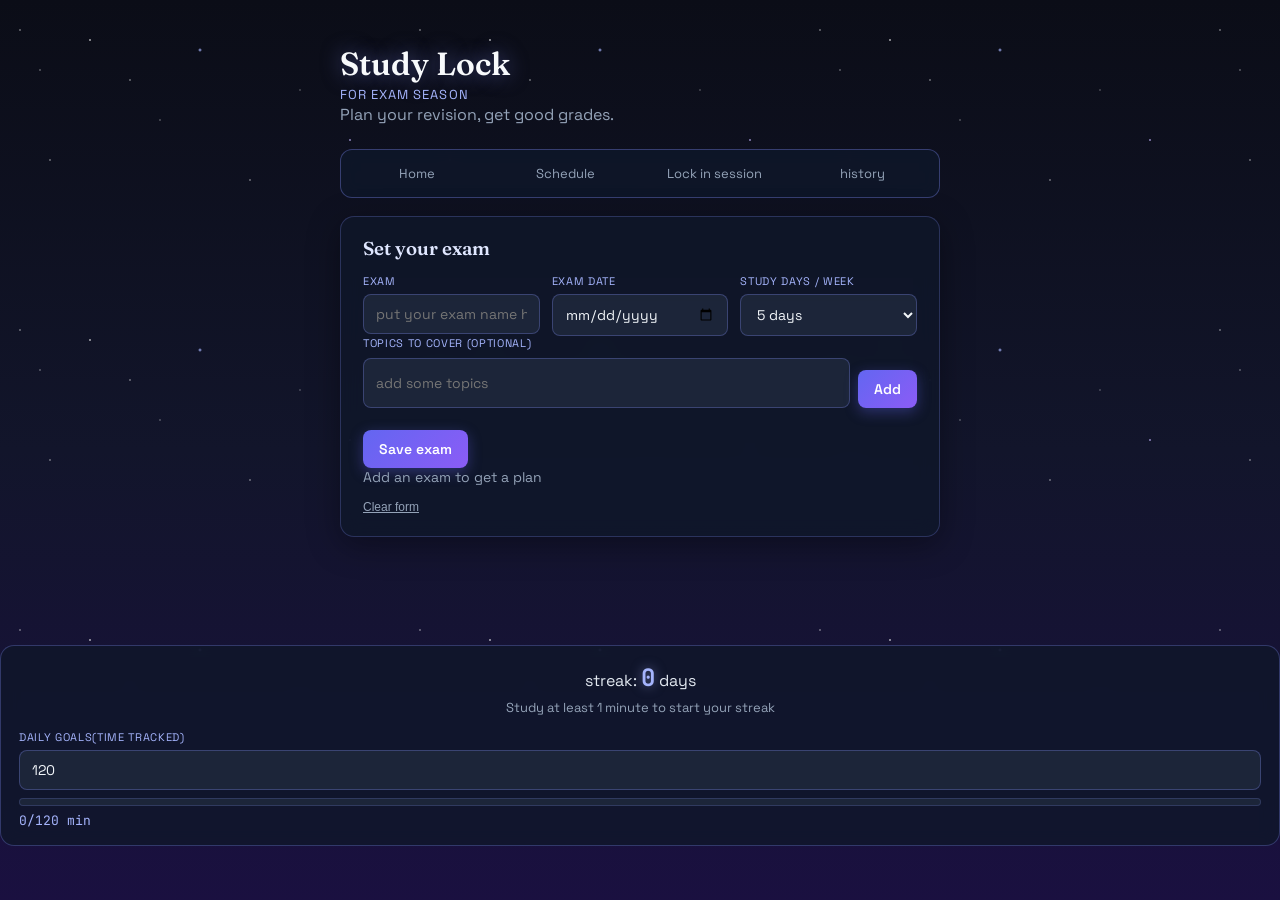
==== index.html @ 0cf7239c "Rename Study Lock.htm to index.html" ====
<!DOCTYPE html>
<html lang="en">
<head>
    <meta charset="UTF-8">
    <meta name="viewport" content="width=device-width, initial-scale=1.0">
    <title>Study Lock</title>
    <link href="https://fonts.googleapis.com/css2?family=Fraunces:ital,wght@0,500;0,600;1,500&family=Space+Grotesk:wght@400;500;600&family=JetBrains+Mono:wght@400;500;700&display=swap" rel="stylesheet">
    <link rel="stylesheet" href="style.css">
</head>
<body>
    <div class="wrap">
        <div class="name"><h1>Study Lock</h1><span class="sous-titre">for exam season</span></div>
        <p class="plan">Plan your revision, get good grades.</p>

        <nav>
            <button class="home" data-view="home">Home</button>
            <button data-view="schedule">Schedule</button>
            <button data-view="focus">Lock in session</button>
            <button data-view="history">history</button>
        </nav>

        <div id="home">
            <div class="card" id="setup">
                <h3>Set your exam</h3>
                <div class="tab">
                    <div>
                        <label for="exam-name">Exam</label>
                        <input type="text" id="exam-name" placeholder="put your exam name here">
                    </div>
                    <div>
                        <label for="exam-date">exam date</label>
                        <input type="date" id="exam-date">
                    </div>
                    <div>
                    <label for="days-per-week">study days / week</label>
                    <select id="days-per-week">
                        <option value="3">3 days</option>
                        <option value="4">4 days</option>
                        <option value="5" selected>5 days</option>
                        <option value="6">6 days</option>
                        <option value="7">7 days</option>
                     </select>
                    </div>
                </div>
                <div>
                    <label for="topictostudy-input">topics to cover (optional)</label>
                </div>
                <div class="topic-add">
                    <input type="text" id="topictostudy-input" placeholder="add some topics">
                    <button class="btn" id="add-topic-btn" type="button">Add</button>
                </div>
                <div id="topics-list"></div>
                <button class="btn" id="generate-btn" type="button">Save exam</button>
                <div id="nextBody" class="set">Add an exam to get a plan</div>
                <button class="reset" id="reset-btn" type="button">Clear form</button>
            </div>
        </div>

        <!-- schedule -->
        <div id="schedule" class="schedule">
            <div class="card">
                <h3>My exams</h3>
                <div id="exams-list"></div>
            </div>
            <div class="card">
                <h3 id="schedule-title">full schedule</h3>
                <div id="plan"></div>
            </div>
        </div>

        <!--foccus-->
        <div id="focus" class="focus">
            <div class="card">
                <h3>lock in mode</h3>
                <p>Stay focused and avoid distractions during your study sessions.</p>
                <p>Pick a duration or go open-ended.
                    short sprints are easier to start with if you struggle with focus.
                </p>
                <div class="duration-options">
                    <button data-mins="30">30 min</button>
                    <button data-mins="60">60 min</button>
                    <button data-mins="0">Open-session</button>
                </div>
                <label for="focus-exam">what are you studying for?</label>
                <select id="focus-exam"></select>
                <button class="btn" id="start-study-btn" >Ready to start</button>
            </div>
        </div>
        <!--hide lock in mode by defau-->
        <div id="locked-overlay" class="locked-overlay hidden">
            <div class="content">
                <h2 id="lock-examName">Focus mode</h2>
                <div id="timer">00:00:00</div>
                <p id="quote"></p>
                <button id="starti" class="hidden">Start now</button>
                <button id="stop-btn">Stop the session?</button>
            </div>
        </div>
        <div id="history" class="history">
            <div class="card">
                <h3>Time per exam</h3>
                <div id="history-totals"></div>
            </div>
            <div class="card">
                <h3>Study sessions</h3>
                <div id="history-list"></div>
            </div>
        </div>

        <!--want to stop in the middle solve this first-->
        <div id="challenge" class="modal hidden">
    <div class="cha-content">
        <h3>To stop the session, you need to solve this challenge first.</h3>
        <p id="cha-ques">0+0=?</p>
        <input type="number" id="cha-input" placeholder="your answer">
        <p id="cha-err" class="error"></p>
        <button id="cha-submit">Submit</button>
        <button id="cha-cancel">Cancel</button>
    </div>
</div>
    </div>
    <div class="streak">
        streak:<strong id="streak-count">0</strong>day<span id="streak">s</span>
        <div id="streak-msg"></div>
        <div class="goal">
            <label for="goal-input">daily goals(time tracked)</label>
            <input type="number" id="goal-input" min="10" step="10" value="120">
            <div class="goal-bar">
                <div id="goal-fill"></div>
            </div>
            <div id="goal-text">0/120 min</div>
        </div>
    </div>
<div id="musica" class="modal hidden">
  <div class="cha-content">
    <h3>Want music while you study?</h3>
    <div id="music-linkr" class="hidden">
      <input type="text" id="music-link-input" placeholder="paste your Spotify or YouTube link">
    </div>
    <button id="change-music" class="btn btn-outline hidden">change the link</button>
    <button id="yes-music" class="btn spotify-btn">Yes</button>
<button id="no-music" class="btn btn-outline">No, just lock in</button>
  </div>
</div>
            
    <script src="script.js"></script>
</body>
</html>
---- style.css ----
* {
  box-sizing: border-box;
}

.hidden {
  display: none !important;
}

body {
  margin: 0;
  min-height: 100vh;
  background: #0b0d17;
  background-image:
    radial-gradient(1px 1px at 20px 30px, #fff, transparent),
    radial-gradient(1px 1px at 40px 70px, rgba(255,255,255,0.8), transparent),
    radial-gradient(1px 1px at 50px 160px, #fff, transparent),
    radial-gradient(1.5px 1.5px at 90px 40px, rgba(255,255,255,0.9), transparent),
    radial-gradient(1px 1px at 130px 80px, #fff, transparent),
    radial-gradient(1px 1px at 160px 120px, rgba(255,255,255,0.7), transparent),
    radial-gradient(2px 2px at 200px 50px, #a5b4fc, transparent),
    radial-gradient(1px 1px at 250px 180px, #fff, transparent),
    radial-gradient(1px 1px at 300px 90px, rgba(255,255,255,0.6), transparent),
    radial-gradient(1.5px 1.5px at 350px 140px, #c4b5fd, transparent),
    linear-gradient(180deg, #0b0d17 0%, #12152b 50%, #1a1040 100%);
  background-size: 400px 300px, 400px 300px, 400px 300px, 400px 300px,
                   400px 300px, 400px 300px, 400px 300px, 400px 300px,
                   400px 300px, 400px 300px, 100% 100%;
  color: #e2e8f0;
  font-family: 'Space Grotesk', sans-serif;
}

.wrap {
  max-width: 640px;
  margin: 0 auto;
  padding: clamp(20px, 4vw, 44px) 20px 90px;
}

/* Header */
.name h1 {
  font-family: 'Fraunces', serif;
  font-weight: 600;
  font-size: 32px;
  margin: 0;
  color: #f8fafc;
  text-shadow: 0 0 20px rgba(129, 140, 248, 0.5);
}

.sous-titre {
  font-size: 13px;
  color: #a5b4fc;
  letter-spacing: 0.08em;
  text-transform: uppercase;
}

.plan {
  margin: 0 0 24px;
  color: #94a3b8;
}

/* Nav */
nav {
  display: flex;
  gap: 6px;
  background: rgba(15, 23, 42, 0.85);
  border: 1px solid rgba(129, 140, 248, 0.35);
  border-radius: 12px;
  padding: 5px;
  margin-bottom: 18px;
  backdrop-filter: blur(8px);
}

nav button {
  flex: 1;
  background: transparent;
  color: #94a3b8;
  border: none;
  border-radius: 8px;
  padding: 10px 8px;
  cursor: pointer;
  font-family: 'Space Grotesk', sans-serif;
  font-size: 13px;
  transition: 0.2s;
}

nav button:hover {
  color: #e2e8f0;
  background: rgba(99, 102, 241, 0.15);
}

nav button.active {
  background: linear-gradient(135deg, #6366f1, #8b5cf6);
  color: #fff;
  box-shadow: 0 0 16px rgba(99, 102, 241, 0.45);
}

/* Cards */
.card {
  background: rgba(15, 23, 42, 0.75);
  border: 1px solid rgba(129, 140, 248, 0.25);
  border-radius: 14px;
  padding: 20px 22px;
  margin-bottom: 18px;
  backdrop-filter: blur(10px);
  box-shadow: 0 8px 32px rgba(0, 0, 0, 0.35);
}

.card h3 {
  font-family: 'Fraunces', serif;
  font-weight: 600;
  color: #e0e7ff;
  margin: 0 0 14px;
}

/* Form */
label {
  display: block;
  font-size: 11px;
  color: #a5b4fc;
  margin-bottom: 6px;
  text-transform: uppercase;
  letter-spacing: 0.06em;
}

input[type="text"],
input[type="date"],
input[type="number"] {
  width: 100%;
  background: rgba(30, 41, 59, 0.9);
  border: 1px solid rgba(129, 140, 248, 0.3);
  border-radius: 8px;
  color: #f1f5f9;
  padding: 10px 12px;
  font-size: 14px;
  font-family: 'Space Grotesk', sans-serif;
}

input:focus {
  outline: none;
  border-color: #818cf8;
  box-shadow: 0 0 0 3px rgba(99, 102, 241, 0.25);
}

.tab {
  display: flex;
  gap: 12px;
  flex-wrap: wrap;
}

.tab > div {
  flex: 1;
  min-width: 150px;
}

/* Buttons */
.btn {
  font-family: 'Space Grotesk', sans-serif;
  font-weight: 600;
  font-size: 14px;
  border: none;
  border-radius: 8px;
  background: linear-gradient(135deg, #6366f1, #8b5cf6);
  color: #fff;
  padding: 10px 16px;
  cursor: pointer;
  margin-top: 12px;
  transition: 0.2s;
  box-shadow: 0 4px 14px rgba(99, 102, 241, 0.35);
}

.btn:hover {
  transform: translateY(-1px);
  box-shadow: 0 6px 20px rgba(99, 102, 241, 0.5);
}

.reset {
  background: none;
  border: none;
  color: #94a3b8;
  font-size: 12px;
  text-decoration: underline;
  cursor: pointer;
  padding: 0;
  margin-top: 14px;
}

.reset:hover {
  color: #c4b5fd;
}

/* Topics */
.topic-add {
  display: flex;
  gap: 8px;
  margin-top: 8px;
}

.topic-add input {
  flex: 1;
}

#topics-list {
  display: flex;
  flex-wrap: wrap;
  gap: 8px;
  margin-top: 10px;
}

.tag {
  background: rgba(99, 102, 241, 0.2);
  border: 1px solid rgba(129, 140, 248, 0.4);
  border-radius: 20px;
  padding: 6px 10px 6px 14px;
  font-size: 13px;
  color: #e0e7ff;
  display: inline-flex;
  align-items: center;
  gap: 8px;
}

.tag .remove-topic {
  background: none;
  border: none;
  color: #a5b4fc;
  cursor: pointer;
  font-size: 14px;
  line-height: 1;
  padding: 0;
}

.tag .remove-topic:hover {
  color: #f472b6;
}

/* Schedule */
.day-card {
  border: 1px solid rgba(129, 140, 248, 0.25);
  border-radius: 10px;
  padding: 14px 16px;
  margin-bottom: 10px;
  background: rgba(30, 41, 59, 0.6);
}

.day-card strong {
  display: block;
  font-family: 'JetBrains Mono', monospace;
  font-size: 12px;
  color: #a5b4fc;
  text-transform: uppercase;
  letter-spacing: 0.04em;
  margin-bottom: 8px;
}

.day-card ul {
  margin: 0;
  padding-left: 0;
  list-style: none;
  font-size: 14px;
  color: #cbd5e1;
}

.task {
  display: flex;
  align-items: center;
  gap: 8px;
  margin: 6px 0;
  cursor: pointer;
}

.task .done {
  text-decoration: line-through;
  color: #64748b;
}

/* Duration options */
.duration-options {
  display: flex;
  gap: 8px;
  flex-wrap: wrap;
  margin: 12px 0;
}

.duration-options button {
  flex: 1;
  min-width: 68px;
  background: rgba(30, 41, 59, 0.8);
  border: 1px solid rgba(129, 140, 248, 0.3);
  border-radius: 8px;
  color: #cbd5e1;
  padding: 10px 8px;
  font-size: 13px;
  cursor: pointer;
  font-family: 'JetBrains Mono', monospace;
  transition: 0.2s;
}

.duration-options button:hover {
  border-color: #818cf8;
  color: #fff;
}

.duration-options button.selected {
  background: linear-gradient(135deg, #6366f1, #8b5cf6);
  color: #fff;
  border-color: transparent;
  box-shadow: 0 0 14px rgba(99, 102, 241, 0.4);
}

/* Locked overlay — deep space */
.locked-overlay {
  position: fixed;
  inset: 0;
  background: #05060f;
  background-image:
    radial-gradient(1px 1px at 10% 20%, #fff, transparent),
    radial-gradient(1px 1px at 30% 60%, rgba(255,255,255,0.7), transparent),
    radial-gradient(1.5px 1.5px at 70% 30%, #a5b4fc, transparent),
    radial-gradient(1px 1px at 85% 75%, #fff, transparent),
    radial-gradient(2px 2px at 50% 50%, rgba(139, 92, 246, 0.3), transparent);
  color: #e2e8f0;
  display: flex;
  justify-content: center;
  align-items: center;
  z-index: 9999;
  flex-direction: column;
  text-align: center;
  padding: 20px;
}

#lock-examName {
  font-family: 'Fraunces', serif;
  font-size: 1.4rem;
  margin-bottom: 8px;
  color: #c7d2fe;
}

#timer {
  font-family: 'JetBrains Mono', monospace;
  font-size: clamp(42px, 11vw, 72px);
  font-weight: 700;
  color: #e0e7ff;
  margin: 10px 0 20px;
  letter-spacing: 2px;
  text-shadow: 0 0 30px rgba(129, 140, 248, 0.6);
}

#quote {
  max-width: 320px;
  font-size: 14px;
  color: #94a3b8;
  font-style: italic;
  margin-bottom: 24px;
  line-height: 1.5;
}

#starti {
  background: linear-gradient(135deg, #6366f1, #8b5cf6);
  border: none;
  color: #fff;
  padding: 12px 28px;
  border-radius: 10px;
  font-size: 15px;
  font-weight: 600;
  cursor: pointer;
  margin-bottom: 16px;
  box-shadow: 0 0 24px rgba(99, 102, 241, 0.5);
  font-family: 'Space Grotesk', sans-serif;
}

#starti:hover {
  transform: scale(1.03);
}

#stop-btn {
  background: none;
  border: 1px solid rgba(248, 113, 113, 0.5);
  color: #fca5a5;
  padding: 10px 22px;
  border-radius: 8px;
  font-size: 14px;
  cursor: pointer;
  font-family: 'Space Grotesk', sans-serif;
  transition: 0.2s;
}

#stop-btn:hover {
  background: rgba(248, 113, 113, 0.15);
  border-color: #f87171;
}

/* Modals */
.modal {
  position: fixed;
  inset: 0;
  background: rgba(5, 6, 15, 0.88);
  display: flex;
  justify-content: center;
  align-items: center;
  z-index: 10000;
  padding: 20px;
}

.modal.hidden {
  display: none !important;
}

.cha-content {
  background: rgba(15, 23, 42, 0.95);
  border: 1px solid rgba(129, 140, 248, 0.35);
  border-radius: 16px;
  padding: 28px 24px;
  max-width: 340px;
  width: 100%;
  text-align: center;
  color: #e2e8f0;
  display: flex;
  flex-direction: column;
  gap: 10px;
  box-shadow: 0 0 40px rgba(99, 102, 241, 0.2);
}

.cha-content h3 {
  font-family: 'Fraunces', serif;
  margin: 0 0 4px;
  color: #e0e7ff;
}

#cha-ques {
  font-family: 'JetBrains Mono', monospace;
  font-size: 1.6rem;
  font-weight: 700;
  margin: 12px 0;
  color: #a5b4fc;
}

#cha-input {
  width: 100%;
  padding: 12px;
  font-size: 1.2rem;
  text-align: center;
  border: 1.5px solid rgba(129, 140, 248, 0.4);
  border-radius: 8px;
  background: rgba(30, 41, 59, 0.9);
  color: #f1f5f9;
  font-family: 'JetBrains Mono', monospace;
}

#cha-err {
  color: #f87171;
  font-size: 13px;
  min-height: 18px;
}

#cha-submit {
  background: linear-gradient(135deg, #6366f1, #8b5cf6);
  color: #fff;
  border: none;
  padding: 10px 18px;
  border-radius: 8px;
  font-weight: 600;
  cursor: pointer;
  font-family: 'Space Grotesk', sans-serif;
}

#cha-cancel {
  background: transparent;
  border: 1px solid rgba(148, 163, 184, 0.4);
  color: #94a3b8;
  padding: 10px 18px;
  border-radius: 8px;
  cursor: pointer;
  font-family: 'Space Grotesk', sans-serif;
}

#cha-cancel:hover {
  border-color: #94a3b8;
  color: #e2e8f0;
}

/* Music buttons */
.spotify-btn {
  background: #1DB954 ;
  box-shadow: 0 4px 14px rgba(29, 185, 84, 0.35);
}

.spotify-btn:hover {
  background: #169c46 ;
}

.btn-outline {
  background: transparent ;
  border: 1px solid rgba(129, 140, 248, 0.4) ;
  color: #c7d2fe ;
  box-shadow: none ;
}

.btn-outline:hover {
  background: rgba(99, 102, 241, 0.15) ;
}

/* Streak + goal */
.streak {
  background: rgba(15, 23, 42, 0.8);
  border: 1px solid rgba(129, 140, 248, 0.3);
  border-radius: 14px;
  padding: 16px 18px;
  margin-bottom: 16px;
  color: #e2e8f0;
  text-align: center;
  backdrop-filter: blur(8px);
}

.streak strong {
  font-family: 'JetBrains Mono', monospace;
  font-size: 1.5rem;
  color: #a5b4fc;
  margin: 0 4px;
  text-shadow: 0 0 12px rgba(165, 180, 252, 0.5);
}

#streak-msg {
  font-size: 13px;
  color: #94a3b8;
  margin-top: 6px;
}

.goal {
  margin-top: 14px;
  text-align: left;
}

.goal-bar {
  height: 8px;
  background: rgba(30, 41, 59, 0.9);
  border-radius: 99px;
  overflow: hidden;
  margin: 8px 0 6px;
  border: 1px solid rgba(129, 140, 248, 0.2);
}

#goal-fill {
  height: 100%;
  width: 0%;
  background: linear-gradient(90deg, #6366f1, #c084fc);
  border-radius: 99px;
  transition: width 0.4s ease;
  box-shadow: 0 0 10px rgba(139, 92, 246, 0.5);
}

#goal-text {
  font-size: 13px;
  color: #a5b4fc;
  font-family: 'JetBrains Mono', monospace;
}

.count {
  font-size: 14px;
  color: #a5b4fc;
  margin: 10px 0;
  font-family: 'JetBrains Mono', monospace;
}

.set {
  font-size: 14px;
  color: #94a3b8;
}

.progress-today {
  font-size: 13px;
  color: #a5b4fc;
  margin-bottom: 8px;
  font-family: 'JetBrains Mono', monospace;
}
/* ===== Select inputs (days-per-week, focus-exam) ===== */
select {
  width: 100%;
  background: rgba(30, 41, 59, 0.9);
  border: 1px solid rgba(129, 140, 248, 0.3);
  border-radius: 8px;
  color: #f1f5f9;
  padding: 10px 12px;
  font-size: 14px;
  font-family: 'Space Grotesk', sans-serif;
  cursor: pointer;
}

select:focus {
  outline: none;
  border-color: #818cf8;
  box-shadow: 0 0 0 3px rgba(99, 102, 241, 0.25);
}

select option {
  background: #1e293b;
  color: #f1f5f9;
}

/* ===== Exam list ===== */
.exam-row {
  display: flex;
  justify-content: space-between;
  align-items: center;
  gap: 12px;
  padding: 12px 14px;
  margin-bottom: 8px;
  background: rgba(30, 41, 59, 0.6);
  border: 1px solid rgba(129, 140, 248, 0.25);
  border-radius: 10px;
  transition: 0.2s;
}

.exam-row:hover {
  border-color: rgba(129, 140, 248, 0.5);
}

.exam-row.active-exam {
  border-color: #818cf8;
  box-shadow: 0 0 14px rgba(99, 102, 241, 0.3);
  background: rgba(99, 102, 241, 0.12);
}

.exam-meta {
  font-size: 12px;
  color: #94a3b8;
  margin-top: 3px;
  font-family: 'JetBrains Mono', monospace;
}

.exam-actions {
  display: flex;
  gap: 6px;
  flex-shrink: 0;
}

.exam-actions button {
  background: rgba(30, 41, 59, 0.9);
  border: 1px solid rgba(129, 140, 248, 0.35);
  color: #c7d2fe;
  border-radius: 6px;
  padding: 6px 10px;
  font-size: 12px;
  cursor: pointer;
  font-family: 'Space Grotesk', sans-serif;
  transition: 0.15s;
}

.exam-actions button:hover {
  background: rgba(99, 102, 241, 0.25);
  color: #fff;
}

.exam-actions button[data-del]:hover {
  border-color: #f87171;
  color: #fca5a5;
  background: rgba(248, 113, 113, 0.12);
}


.history-item {
  display: flex;
  justify-content: space-between;
  align-items: center;
  gap: 12px;
  padding: 12px 14px;
  margin-bottom: 8px;
  background: rgba(30, 41, 59, 0.6);
  border: 1px solid rgba(129, 140, 248, 0.25);
  border-radius: 10px;
}

.history-dur {
  font-family: 'JetBrains Mono', monospace;
  color: #a5b4fc;
  font-size: 14px;
  white-space: nowrap;
}


#focus .card label[for="focus-exam"] {
  margin-top: 14px;
}

#focus-exam {
  margin-bottom: 4px;
}

.task {
  display: flex;
  align-items: center;
  gap: 8px;
  margin: 6px 0;
  cursor: pointer;
  color: #cbd5e1;
}

.task input[type="checkbox"] {
  width: 16px;
  height: 16px;
  accent-color: #818cf8;
  cursor: pointer;
  flex-shrink: 0;
}

.task .done {
  text-decoration: line-through;
  color: #64748b;
}

.day-card ul {
  list-style: none;
  padding-left: 0;
  margin: 0;
}

/* ===== Schedule empty state ===== */
#plan p,
#exams-list p,
#history-list p,
#history-totals p {
  color: #94a3b8;
  font-size: 14px;
}

/* ===== Progress today ===== */
.progress-today {
  font-size: 13px;
  color: #a5b4fc;
  margin-bottom: 10px;
  font-family: 'JetBrains Mono', monospace;
}

/* ===== Start now button  == */
#starti {
  background: linear-gradient(135deg, #6366f1, #8b5cf6);
  border: none;
  color: #fff;
  padding: 12px 28px;
  border-radius: 10px;
  font-size: 15px;
  font-weight: 600;
  cursor: pointer;
  margin-bottom: 16px;
  box-shadow: 0 0 24px rgba(99, 102, 241, 0.5);
  font-family: 'Space Grotesk', sans-serif;
  transition: 0.2s;
}

#starti:hover {
  transform: scale(1.03);
}

#starti.hidden {
  display: none ;
}

#history {
  display: none; 
}
#history .card {
  margin-bottom: 16px;
}
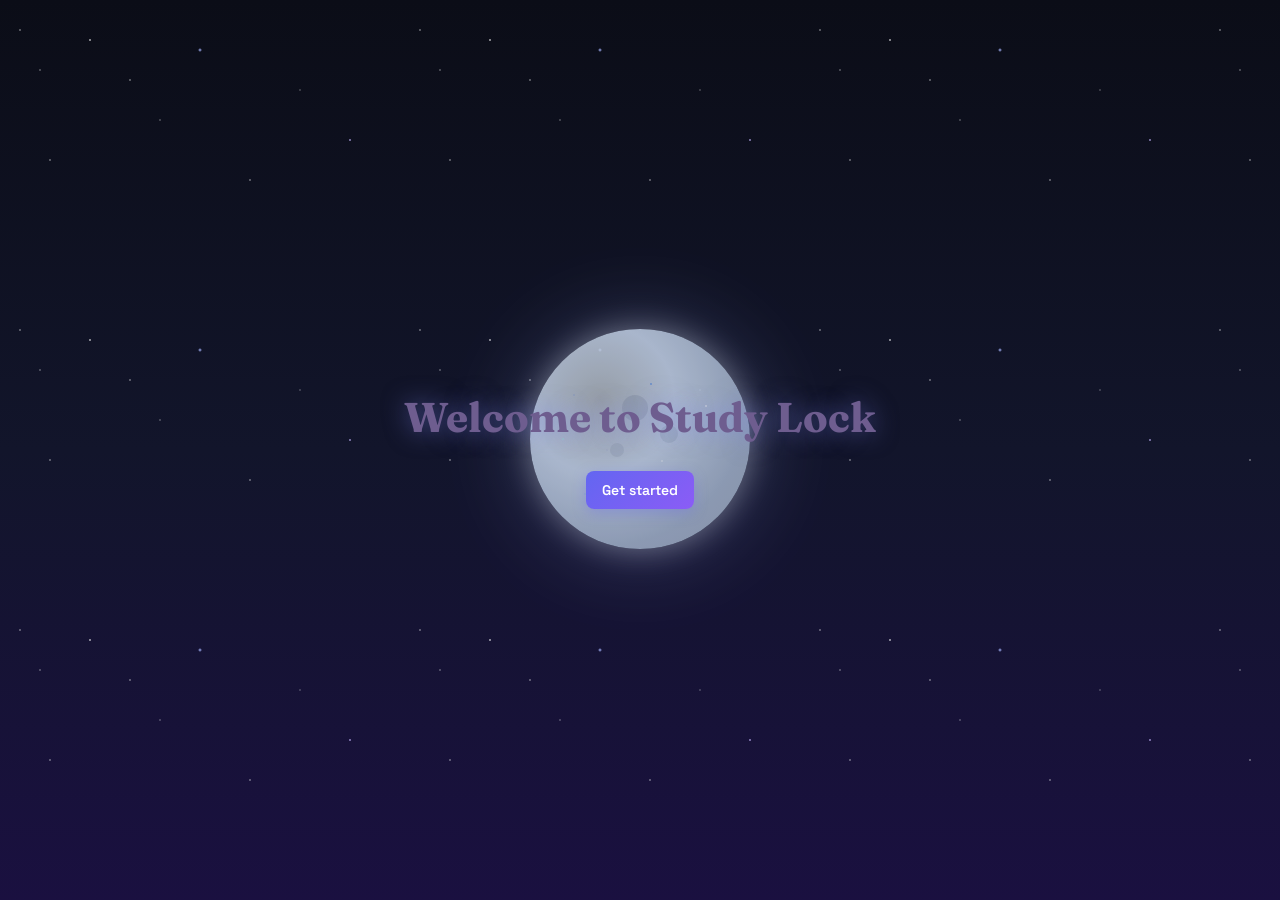
==== commit 11635ffd: "Add files via upload" ====
--- a/index.html
+++ b/index.html
@@ -8,6 +8,11 @@
     <link rel="stylesheet" href="style.css">
 </head>
 <body>
+    <div id="welcome" class="welcome">
+        <div class="moon"></div>
+        <h1>Welcome to Study Lock</h1>
+        <button Id="start-btn" class="btn">Get started</button>
+    </div>
     <div class="wrap">
         <div class="name"><h1>Study Lock</h1><span class="sous-titre">for exam season</span></div>
         <p class="plan">Plan your revision, get good grades.</p>
@@ -145,4 +150,4 @@
             
     <script src="script.js"></script>
 </body>
-</html>
+</html>
--- a/style.css
+++ b/style.css
@@ -123,7 +123,8 @@
 
 input[type="text"],
 input[type="date"],
-input[type="number"] {
+input[type="number"],
+select {
   width: 100%;
   background: rgba(30, 41, 59, 0.9);
   border: 1px solid rgba(129, 140, 248, 0.3);
@@ -134,10 +135,20 @@
   font-family: 'Space Grotesk', sans-serif;
 }
 
-input:focus {
+input:focus,
+select:focus {
   outline: none;
   border-color: #818cf8;
   box-shadow: 0 0 0 3px rgba(99, 102, 241, 0.25);
+}
+
+select {
+  cursor: pointer;
+}
+
+select option {
+  background: #1e293b;
+  color: #f1f5f9;
 }
 
 .tab {
@@ -264,11 +275,40 @@
   gap: 8px;
   margin: 6px 0;
   cursor: pointer;
+  color: #cbd5e1;
+}
+
+.task input[type="checkbox"] {
+  width: 16px;
+  height: 16px;
+  accent-color: #818cf8;
+  cursor: pointer;
+  flex-shrink: 0;
 }
 
 .task .done {
   text-decoration: line-through;
   color: #64748b;
+}
+
+.progress-today {
+  font-size: 13px;
+  color: #a5b4fc;
+  margin-bottom: 10px;
+  font-family: 'JetBrains Mono', monospace;
+}
+
+.set {
+  font-size: 14px;
+  color: #94a3b8;
+}
+
+#plan p,
+#exams-list p,
+#history-list p,
+#history-totals p {
+  color: #94a3b8;
+  font-size: 14px;
 }
 
 /* Duration options */
@@ -305,7 +345,15 @@
   box-shadow: 0 0 14px rgba(99, 102, 241, 0.4);
 }
 
-/* Locked overlay — deep space */
+#focus .card label[for="focus-exam"] {
+  margin-top: 14px;
+}
+
+#focus-exam {
+  margin-bottom: 4px;
+}
+
+/* Locked overlay */
 .locked-overlay {
   position: fixed;
   inset: 0;
@@ -326,6 +374,13 @@
   padding: 20px;
 }
 
+.locked-overlay .content {
+  display: flex;
+  flex-direction: column;
+  align-items: center;
+  gap: 8px;
+}
+
 #lock-examName {
   font-family: 'Fraunces', serif;
   font-size: 1.4rem;
@@ -364,6 +419,7 @@
   margin-bottom: 16px;
   box-shadow: 0 0 24px rgba(99, 102, 241, 0.5);
   font-family: 'Space Grotesk', sans-serif;
+  transition: 0.2s;
 }
 
 #starti:hover {
@@ -477,24 +533,24 @@
 }
 
 /* Music buttons */
-.spotify-btn {
-  background: #1DB954 ;
+.btn.spotify-btn {
+  background: #1DB954;
   box-shadow: 0 4px 14px rgba(29, 185, 84, 0.35);
 }
 
-.spotify-btn:hover {
-  background: #169c46 ;
-}
-
-.btn-outline {
-  background: transparent ;
-  border: 1px solid rgba(129, 140, 248, 0.4) ;
-  color: #c7d2fe ;
-  box-shadow: none ;
-}
-
-.btn-outline:hover {
-  background: rgba(99, 102, 241, 0.15) ;
+.btn.spotify-btn:hover {
+  background: #169c46;
+}
+
+.btn.btn-outline {
+  background: transparent;
+  border: 1px solid rgba(129, 140, 248, 0.4);
+  color: #c7d2fe;
+  box-shadow: none;
+}
+
+.btn.btn-outline:hover {
+  background: rgba(99, 102, 241, 0.15);
 }
 
 /* Streak + goal */
@@ -552,49 +608,7 @@
   font-family: 'JetBrains Mono', monospace;
 }
 
-.count {
-  font-size: 14px;
-  color: #a5b4fc;
-  margin: 10px 0;
-  font-family: 'JetBrains Mono', monospace;
-}
-
-.set {
-  font-size: 14px;
-  color: #94a3b8;
-}
-
-.progress-today {
-  font-size: 13px;
-  color: #a5b4fc;
-  margin-bottom: 8px;
-  font-family: 'JetBrains Mono', monospace;
-}
-/* ===== Select inputs (days-per-week, focus-exam) ===== */
-select {
-  width: 100%;
-  background: rgba(30, 41, 59, 0.9);
-  border: 1px solid rgba(129, 140, 248, 0.3);
-  border-radius: 8px;
-  color: #f1f5f9;
-  padding: 10px 12px;
-  font-size: 14px;
-  font-family: 'Space Grotesk', sans-serif;
-  cursor: pointer;
-}
-
-select:focus {
-  outline: none;
-  border-color: #818cf8;
-  box-shadow: 0 0 0 3px rgba(99, 102, 241, 0.25);
-}
-
-select option {
-  background: #1e293b;
-  color: #f1f5f9;
-}
-
-/* ===== Exam list ===== */
+/* Exam list */
 .exam-row {
   display: flex;
   justify-content: space-between;
@@ -654,7 +668,7 @@
   background: rgba(248, 113, 113, 0.12);
 }
 
-
+/* History */
 .history-item {
   display: flex;
   justify-content: space-between;
@@ -674,87 +688,120 @@
   white-space: nowrap;
 }
 
-
-#focus .card label[for="focus-exam"] {
-  margin-top: 14px;
-}
-
-#focus-exam {
-  margin-bottom: 4px;
-}
-
-.task {
-  display: flex;
-  align-items: center;
-  gap: 8px;
-  margin: 6px 0;
-  cursor: pointer;
-  color: #cbd5e1;
-}
-
-.task input[type="checkbox"] {
-  width: 16px;
-  height: 16px;
-  accent-color: #818cf8;
-  cursor: pointer;
-  flex-shrink: 0;
-}
-
-.task .done {
-  text-decoration: line-through;
-  color: #64748b;
-}
-
-.day-card ul {
-  list-style: none;
-  padding-left: 0;
-  margin: 0;
-}
-
-/* ===== Schedule empty state ===== */
-#plan p,
-#exams-list p,
-#history-list p,
-#history-totals p {
-  color: #94a3b8;
-  font-size: 14px;
-}
-
-/* ===== Progress today ===== */
-.progress-today {
-  font-size: 13px;
-  color: #a5b4fc;
-  margin-bottom: 10px;
-  font-family: 'JetBrains Mono', monospace;
-}
-
-/* ===== Start now button  == */
-#starti {
-  background: linear-gradient(135deg, #6366f1, #8b5cf6);
-  border: none;
-  color: #fff;
-  padding: 12px 28px;
-  border-radius: 10px;
-  font-size: 15px;
-  font-weight: 600;
-  cursor: pointer;
-  margin-bottom: 16px;
-  box-shadow: 0 0 24px rgba(99, 102, 241, 0.5);
-  font-family: 'Space Grotesk', sans-serif;
-  transition: 0.2s;
-}
-
-#starti:hover {
-  transform: scale(1.03);
-}
-
-#starti.hidden {
-  display: none ;
-}
-
 #history {
-  display: none; 
-}
+  display: none;
+}
+
 #history .card {
   margin-bottom: 16px;
+}
+/*Welcome*/
+.welcome {
+  position: fixed;
+  inset: 0;
+  z-index: 20000;
+  display: flex;
+  flex-direction: column;
+  justify-content: center;
+  align-items: center;
+  gap: 16px;
+  text-align: center;
+  padding: 24px;
+  overflow: hidden;
+
+  background-color: #070914;
+    background-image:
+    radial-gradient(1px 1px at 20px 30px, #fff, transparent),
+    radial-gradient(1px 1px at 40px 70px, rgba(255,255,255,0.8), transparent),
+    radial-gradient(1px 1px at 50px 160px, #fff, transparent),
+    radial-gradient(1.5px 1.5px at 90px 40px, rgba(255,255,255,0.9), transparent),
+    radial-gradient(1px 1px at 130px 80px, #fff, transparent),
+    radial-gradient(1px 1px at 160px 120px, rgba(255,255,255,0.7), transparent),
+    radial-gradient(2px 2px at 200px 50px, #a5b4fc, transparent),
+    radial-gradient(1px 1px at 250px 180px, #fff, transparent),
+    radial-gradient(1px 1px at 300px 90px, rgba(255,255,255,0.6), transparent),
+    radial-gradient(1.5px 1.5px at 350px 140px, #c4b5fd, transparent),
+    linear-gradient(180deg, #0b0d17 0%, #12152b 50%, #1a1040 100%);
+  background-size: 400px 300px, 400px 300px, 400px 300px, 400px 300px,
+                   400px 300px, 400px 300px, 400px 300px, 400px 300px,
+                   400px 300px, 400px 300px, 100% 100%;
+  color: #e2e8f0;
+  font-family: 'Space Grotesk', sans-serif;}
+
+
+.welcome.hidden {
+  display: none;
+}
+
+.moon {
+  position: absolute;
+  top: 50%;
+  left: 50%;
+  width: 220px;
+  height: 220px;
+  transform: translate(-50%, -55%);
+  border-radius: 50%;
+  z-index: 0;
+  pointer-events: none;
+  opacity: 0.85;
+  overflow: hidden;
+
+  background:
+    /* glitter dots */
+    radial-gradient(1.5px 1.5px at 20% 30%, #9db0d3, transparent),
+    radial-gradient(1px 1px at 35% 55%, rgba(173, 181, 211, 0.95), transparent),
+    radial-gradient(1.5px 1.5px at 55% 25%, #5790e7, transparent),
+    radial-gradient(1px 1px at 70% 45%, rgba(141, 215, 245, 0.9), transparent),
+    radial-gradient(1.5px 1.5px at 45% 70%, #fff, transparent),
+    radial-gradient(1px 1px at 25% 75%, rgba(132, 194, 223, 0.85), transparent),
+    radial-gradient(1px 1px at 60% 60%, #fff, transparent),
+    radial-gradient(1.5px 1.5px at 80% 35%, rgba(255,255,255,0.9), transparent),
+    radial-gradient(1px 1px at 40% 40%, #aeb7d6, transparent),
+    radial-gradient(1px 1px at 15% 50%, #99fae5, transparent),
+    /* moon  */
+    radial-gradient(circle at 32% 32%, #aeb6be 0%, #c4d3e9 35%, #a1b1ca 70%, #9aa8bc 100%);
+
+  box-shadow:
+    0 0 30px rgba(226, 232, 240, 0.45),
+    0 0 90px rgba(165, 180, 252, 0.35);
+  
+}
+.moon::after {
+  content: '';
+  position: absolute;
+  width: 26px;
+  height: 26px;
+  border-radius: 50%;
+  background: rgba(100, 116, 139, 0.2);
+  top: 30%;
+  left: 42%;
+  box-shadow:
+    34px 26px 0 -4px rgba(100, 116, 139, 0.16),
+    -18px 42px 0 -6px rgba(100, 116, 139, 0.14);
+}
+
+@keyframes moon-glitter {
+  from { filter: brightness(0.95); }
+  to { filter: brightness(1.12); }
+}
+
+
+.welcome h1,
+.welcome .btn {
+  position: relative;
+  z-index: 1;
+}
+
+.welcome h1 {
+  font-family: 'Fraunces', serif;
+  font-size: clamp(1.8rem, 5vw, 2.6rem);
+  margin: 0;
+  color: #6e5d8f;
+  text-shadow: 0 0 24px rgba(129, 140, 248, 0.5);
+}
+
+/*main*/
+body.show-welcome .wrap,
+body.show-welcome .streak {
+  display: none ;
 }
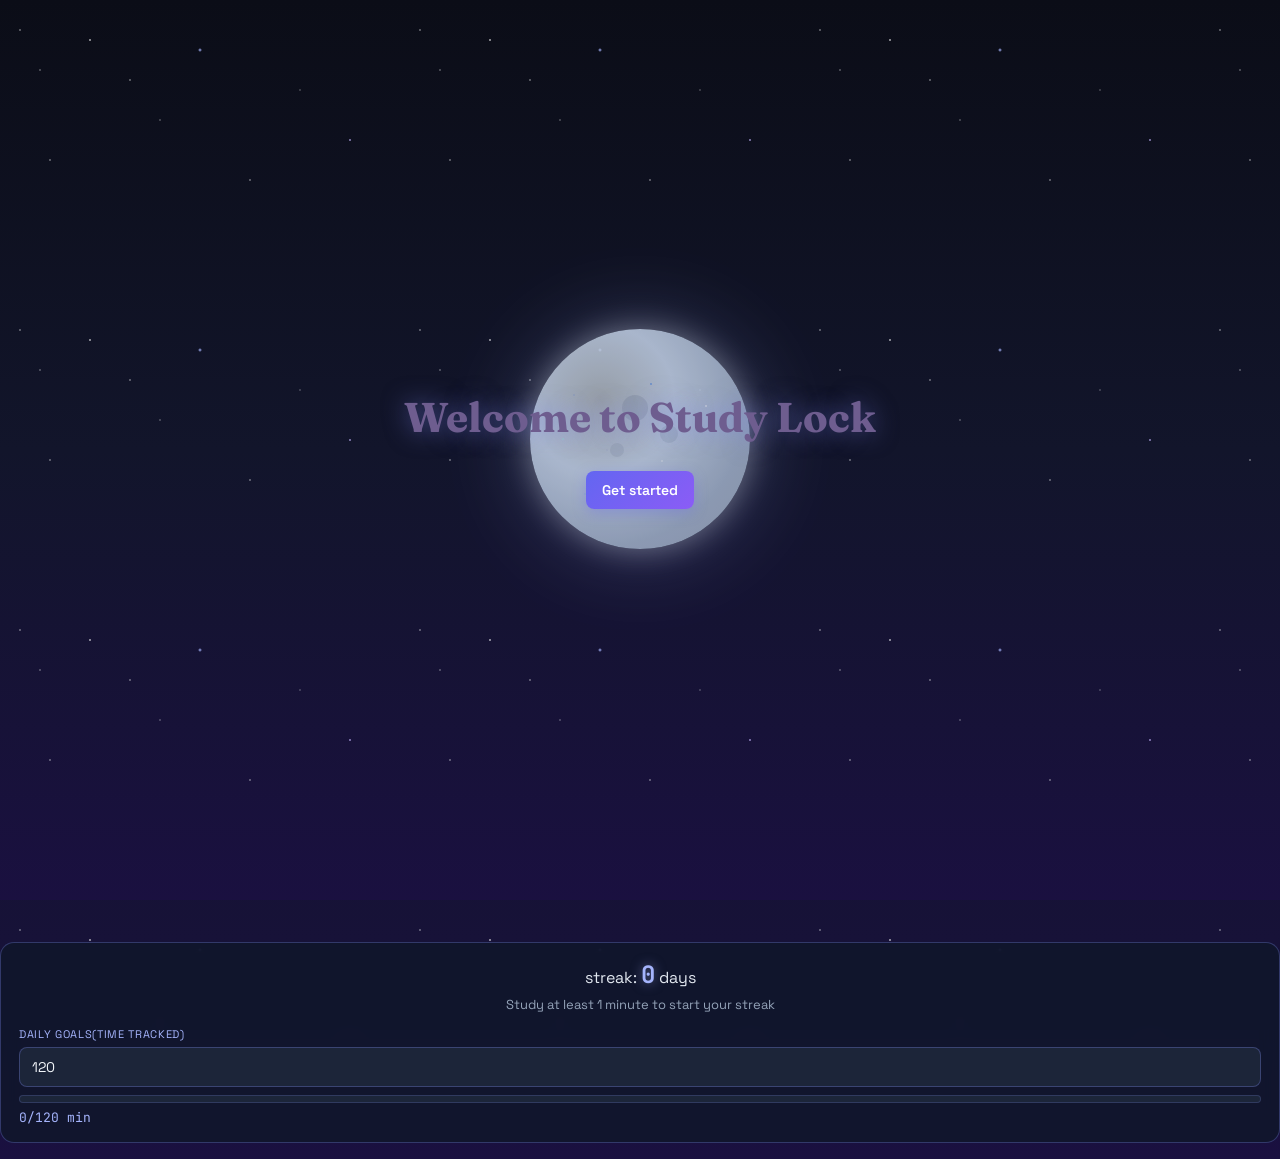
==== commit b4297ce1: "Add files via upload" ====
--- a/index.html
+++ b/index.html
@@ -11,7 +11,7 @@
     <div id="welcome" class="welcome">
         <div class="moon"></div>
         <h1>Welcome to Study Lock</h1>
-        <button Id="start-btn" class="btn">Get started</button>
+        <button id="start-btn" class="btn">Get started</button>
     </div>
     <div class="wrap">
         <div class="name"><h1>Study Lock</h1><span class="sous-titre">for exam season</span></div>
@@ -22,6 +22,7 @@
             <button data-view="schedule">Schedule</button>
             <button data-view="focus">Lock in session</button>
             <button data-view="history">history</button>
+            <button data-view="results">results</button>
         </nav>
 
         <div id="home">
@@ -35,6 +36,21 @@
                     <div>
                         <label for="exam-date">exam date</label>
                         <input type="date" id="exam-date">
+                    </div>
+                    <div>
+                        <label for="goal-grade">Goal grade</label>
+                        <input type="number" id="goal-grade"  placeholder="enter your goal grade for this exam">
+                    </div>
+                    <div>
+                        <label for="max-grade">Grading system</label>
+                        <select id="max-grade">
+                            <option value="100">Out of 100</option>
+                            <option value="20">Out of 20</option>
+                            <option value="10">Out of 10</option>
+                            <option value="7">Out of 7</option>
+                            <option value="6">Out of 6</option>
+                            <option value="5">Out of 5</option>
+                        </select>
                     </div>
                     <div>
                     <label for="days-per-week">study days / week</label>
@@ -71,6 +87,7 @@
                 <h3 id="schedule-title">full schedule</h3>
                 <div id="plan"></div>
             </div>
+            
         </div>
 
         <!--foccus-->
@@ -110,6 +127,15 @@
                 <h3>Study sessions</h3>
                 <div id="history-list"></div>
             </div>
+        </div>
+        <div id="results" class="results">
+        <div class="card">
+                <h3>Results</h3>
+                <label for="actual-score">type your results here</label>
+                <input type="number" id="actual-score"  placeholder="your score">
+                <button class="btn" id="check-result-btn" type="button">Check results</button>
+                <p id="result-message"></p>
+        </div>
         </div>
 
         <!--want to stop in the middle solve this first-->
--- a/style.css
+++ b/style.css
@@ -804,4 +804,4 @@
 body.show-welcome .wrap,
 body.show-welcome .streak {
   display: none ;
-}+}
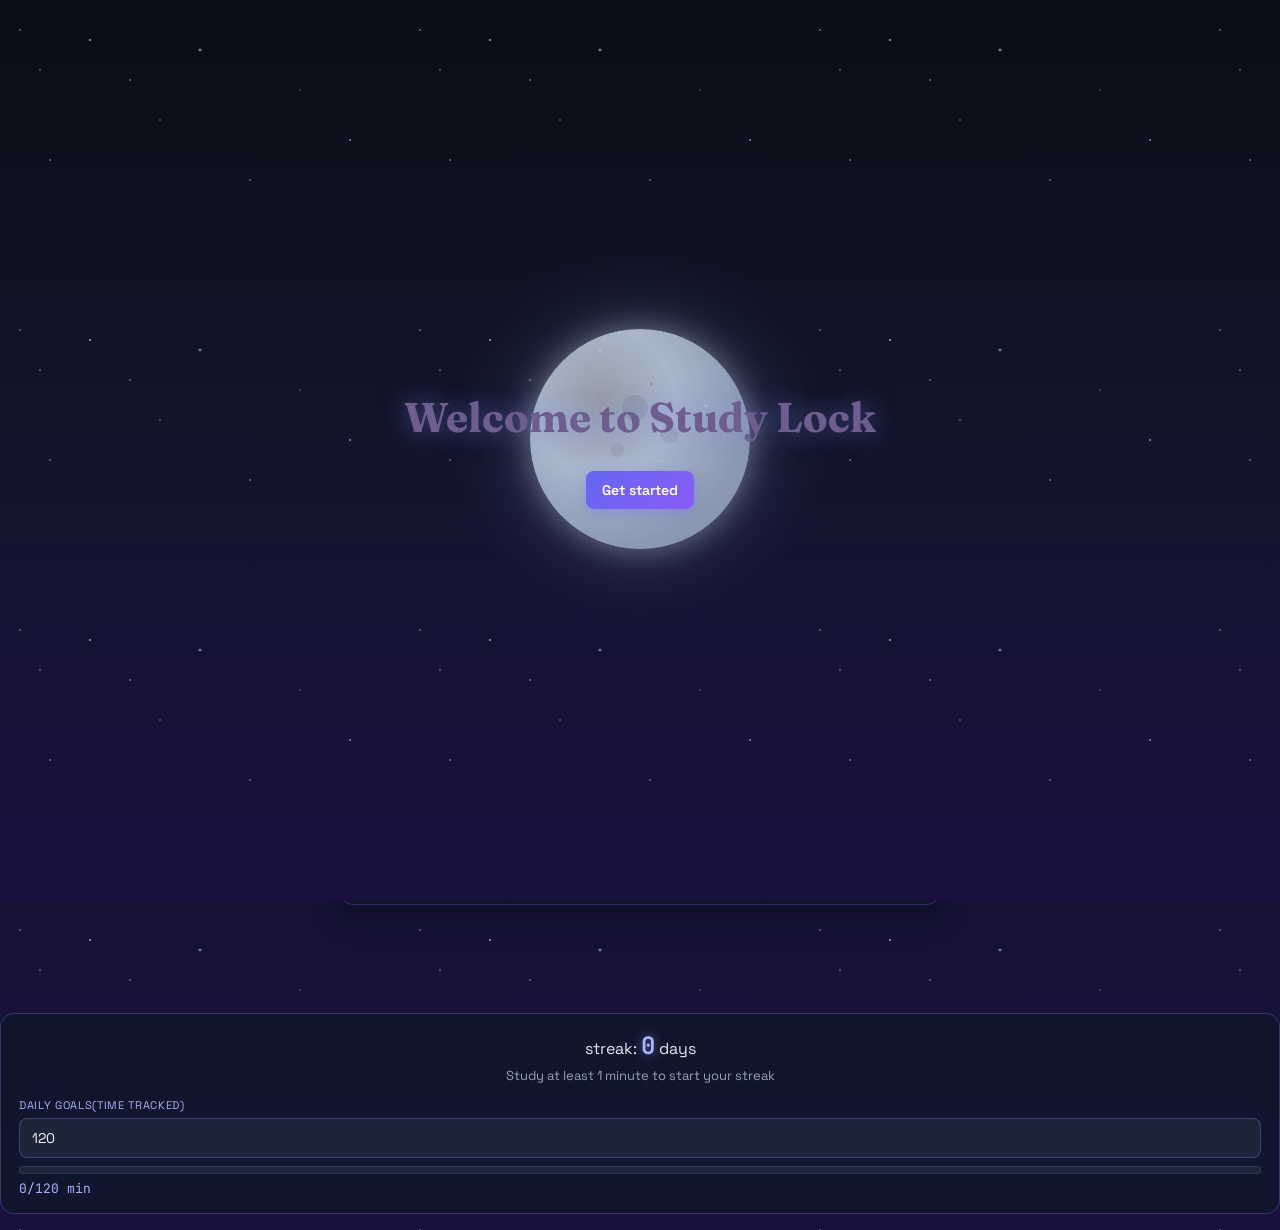
==== commit ff25b217: "Add files via upload" ====
--- a/index.html
+++ b/index.html
@@ -131,6 +131,8 @@
         <div id="results" class="results">
         <div class="card">
                 <h3>Results</h3>
+                <p class="set">choose an exam,then enter your score below</p>
+                <div id="results-list"></div>
                 <label for="actual-score">type your results here</label>
                 <input type="number" id="actual-score"  placeholder="your score">
                 <button class="btn" id="check-result-btn" type="button">Check results</button>
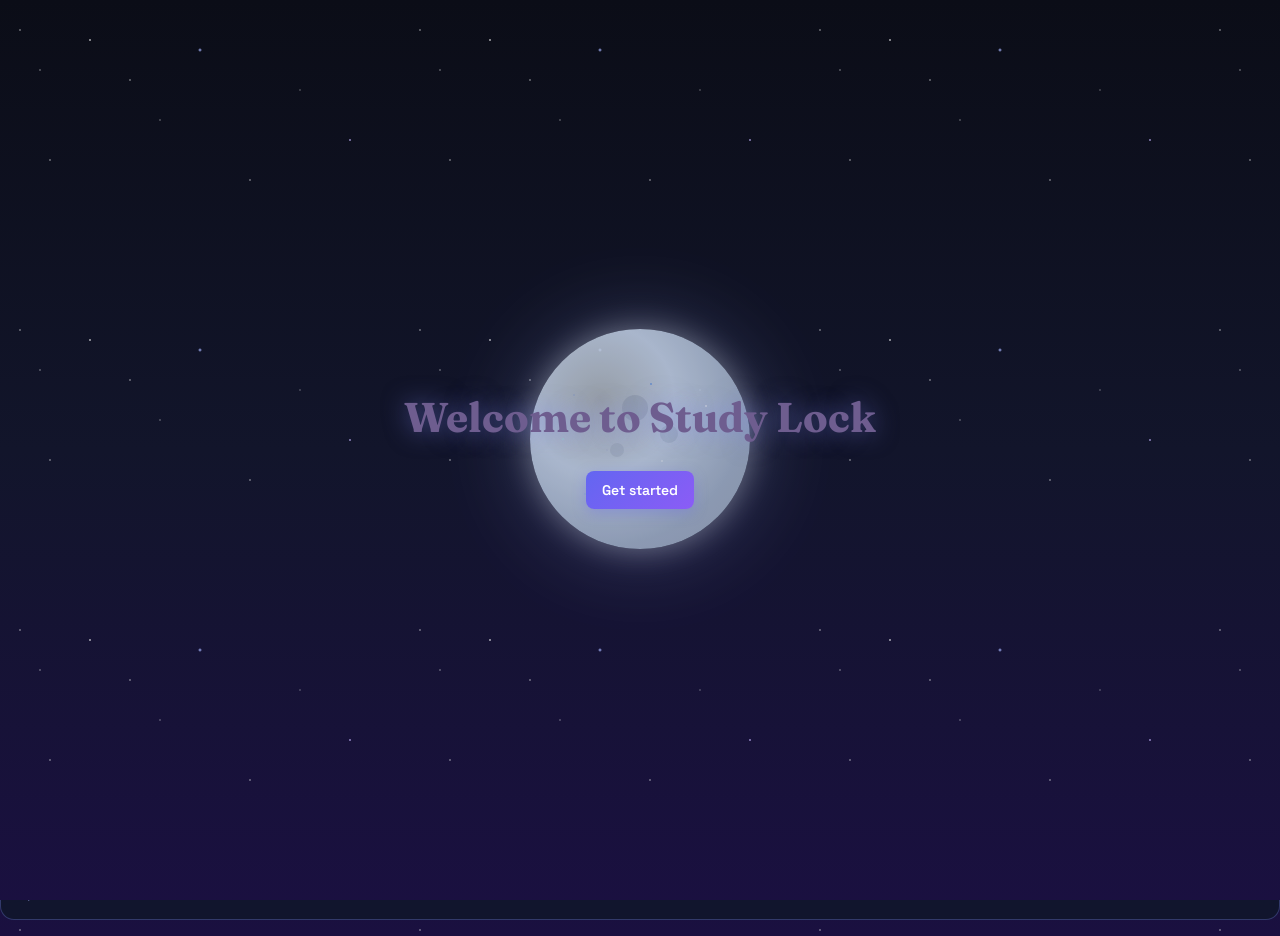
==== commit 1e07db9f: "Add files via upload" ====
--- a/index.html
+++ b/index.html
@@ -81,6 +81,7 @@
         <div id="schedule" class="schedule">
             <div class="card">
                 <h3>My exams</h3>
+                <div id="exam-countdown" class="set"></div>
                 <div id="exams-list"></div>
             </div>
             <div class="card">
@@ -103,6 +104,9 @@
                     <button data-mins="60">60 min</button>
                     <button data-mins="0">Open-session</button>
                 </div>
+                <label class="break">
+                    <input type="checkbox" id="break"> 5 min break every 30min
+                </label>
                 <label for="focus-exam">what are you studying for?</label>
                 <select id="focus-exam"></select>
                 <button class="btn" id="start-study-btn" >Ready to start</button>
@@ -110,12 +114,32 @@
         </div>
         <!--hide lock in mode by defau-->
         <div id="locked-overlay" class="locked-overlay hidden">
+            <div id="break-overlay" class="break-overlay hidden">
+                <div class="break-box"><h3>Break time</h3>
+                <div id="break-timer">05:00</div>
+                <button type="button" id="skip-break-btn" class="btn">Skip the break</button>
+            </div>
+            <div id="break-question"class="break-overlay hidden">
+                <h3>It is time for a break</h3>
+                <p>Do you want to take a 5 min break now?</p>
+                <button type="button" id="yesbreak" class="btn">Yes,take a break</button>
+                <button type="button" id="nobreak" class="btn">No,keep studying</button>
+            </div>
+            </div>
             <div class="content">
                 <h2 id="lock-examName">Focus mode</h2>
                 <div id="timer">00:00:00</div>
                 <p id="quote"></p>
                 <button id="starti" class="hidden">Start now</button>
                 <button id="stop-btn">Stop the session?</button>
+            </div>
+            <button type="button" id="notesbtn">Notes</button>
+            <div id="focus-notes" class="focus-notes hidden">
+                <div class="focus-notes-header" id="notes-drag">
+                    <span>Notes</span>
+                    <button type="button" id="closenotes"></button>
+                </div>
+                <textarea id="notes-body" placeholder="write your notes here"></textarea>
             </div>
         </div>
         <div id="history" class="history">
@@ -151,6 +175,8 @@
         <button id="cha-cancel">Cancel</button>
     </div>
 </div>
+</div>
+
     </div>
     <div class="streak">
         streak:<strong id="streak-count">0</strong>day<span id="streak">s</span>
--- a/style.css
+++ b/style.css
@@ -637,6 +637,7 @@
   color: #94a3b8;
   margin-top: 3px;
   font-family: 'JetBrains Mono', monospace;
+  
 }
 
 .exam-actions {
@@ -805,3 +806,94 @@
 body.show-welcome .streak {
   display: none ;
 }
+#exam-countdown{
+  color: #0a885e;
+  font-family: 'JetBrains Mono', monospace;
+  font-size: 16px;
+}
+#notesbtn{
+  background: #baf0de;
+  margin-top: 18px;
+  padding:8px 14px;
+  border: 2px solid seagreen;
+  color: #12152b;
+  border-radius: 8px;
+  cursor: pointer;
+
+}
+#notesbtn:hover{
+  background: rgba(126, 190, 182, 0.986);
+}
+#focus-notes{
+  position: fixed;
+  top: 20px;left:50%;
+  transform:translateX(-50%);
+  width:min(320px, 90vw);
+  border: 2px solid rgb(5, 64, 68);
+  border-radius: 12px;
+  box-shadow: 0 12px 40px rgba(40, 102, 138, 0.815);
+  overflow: hidden;
+  z-index: 10000;
+}
+#focus-notes.hidden{
+  display:none;
+}
+#notes-drag{
+  display: flex;
+  justify-content: space-between;
+  align-items: center;
+  padding: 10px 12px;
+  background: #2d0136;
+  color: #e2e8f0;
+}
+#notes-body{
+  display: block;
+  width: 100%;
+  min-height: 180px;
+  border: none;
+  resize: vertical;
+  padding: 12px;
+  background: #bea8f0;
+  font-size: 14px;
+  font-family: 'Space Grotesk' , sans-serif;
+  line-height: 1.5;
+}
+
+.break-overlay{
+  position: absolute;
+  inset: 0;
+  background: rgba(34, 41, 80, 0.92);
+  display: flex;
+  justify-content: center;
+
+}
+.break-overlay.hidden{
+  display: none;
+}
+.break-box{
+  text-align: center;
+  columns: #7192bd;
+}
+#break-timer{
+  font-family: 'JetBrains Mono' , monospace;
+  font-size: 40px;
+  color: #a5b4fc;
+  margin: 12px 0;
+}
+label.break{
+  display: flex;
+  align-items: center;
+  gap: 8px;
+  margin: 12px 0;
+  font-size: 14px;
+  color: #cbd5e1;
+}
+#break-question{
+z-index: 20;
+  background: #addacb;
+  align-items: center;
+  justify-content: center;
+}
+#break-question button{
+  margin: 6px;
+}
